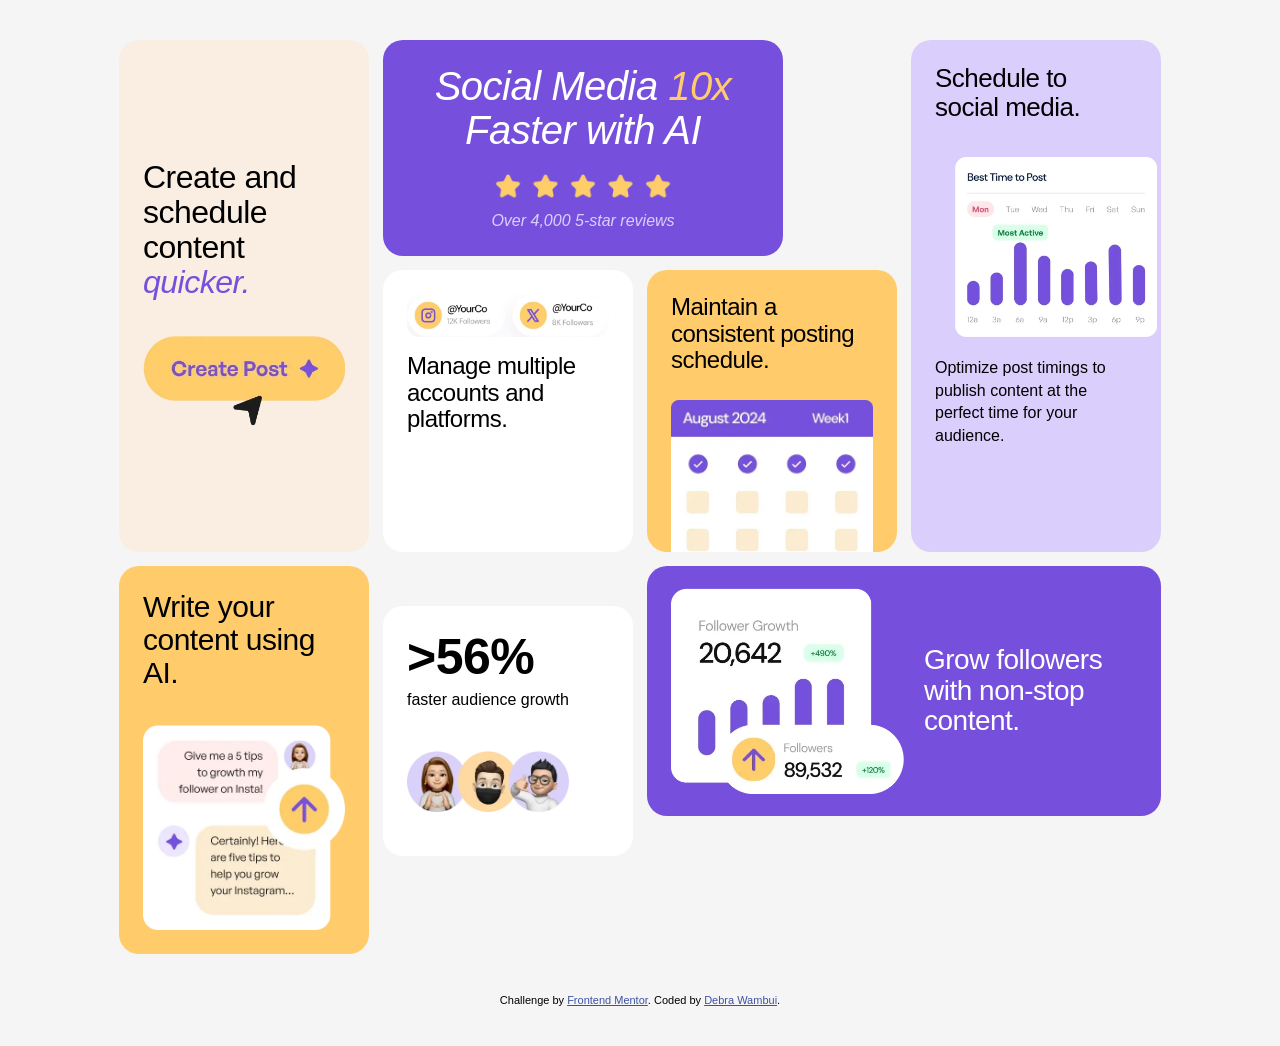
==== index.html @ 5f0371d8 "reworking things out for deployment of vercel" ====
<!DOCTYPE html>
<html lang="en">
<head>
  <meta charset="UTF-8">
  <meta name="viewport" content="width=device-width, initial-scale=1.0">
  <title>Frontend Mentor | Bento grid</title>
  <link rel="stylesheet" href="styles.css">
  <link rel="icon" type="image/png" sizes="32x32" href="./assets/images/favicon-32x32.png">
</head>
<body>

<main class="container">
  

  <div class="card post">
    <h2>Create and schedule content <span class="italic">quicker.</span></h2>
    <img src="./assets/images/illustration-create-post.webp" alt="Create Post Illustration">
  </div>

  <div class="card ai">
    <h2>Write your content using AI.</h2>
    <img src="./assets/images/illustration-ai-content.webp" alt="AI Content Illustration">
  </div>


  <div class="card reviews">
    <h2>Social Media <span class="italic">10x</span><br> Faster with AI</h2>
    <img src="./assets/images/illustration-five-stars.webp" alt="Five Stars Illustration">
    <p>Over 4,000 5-star reviews</p>
  </div>

  <div class="card platforms">
    <img src="./assets/images/illustration-multiple-platforms.webp" alt="Multiple Platforms Illustration">
    <h2>Manage multiple accounts and platforms.</h2>
  </div>

  <div class="card schedule">
    <h2>Maintain a consistent posting schedule.</h2>
    <img src="./assets/images/illustration-consistent-schedule.webp" alt="Schedule Illustration">
  </div>

  <div class="card audience">
    <h2>>56%</h2>
    <p>faster audience growth</p>
    <img src="./assets/images/illustration-audience-growth.webp" alt="Audience Growth Illustration">
  </div>

  <div class="card growth">
    <img src="./assets/images/illustration-grow-followers.webp" alt="Growth Illustration">
    <h2>Grow followers with non-stop content.</h2>
  </div>
  <div class="card content">
    <h2>Schedule to social media.</h2>
    <img src="./assets/images/illustration-schedule-posts.webp" alt="Content Illustration">
    <p>Optimize post timings to publish content at the perfect time for your audience.</p>
  </div>

</main>

<footer class="attribution">
  Challenge by <a href="https://www.frontendmentor.io?ref=challenge">Frontend Mentor</a>. 
  Coded by <a href="#">Debra Wambui</a>.
</footer>

</body>
</html>
---- styles.css ----
@font-face {
  font-family: "DM Sans";
  src: url("./DMSans-Regular.ttf") format("truetype");
  font-weight: 400;
  font-style: normal;
  font-display: swap;
}

@font-face {
  font-family: "DM Sans";
  src: url("./DMSans-Medium.ttf") format("truetype");
  font-weight: 500;
  font-style: normal;
  font-display: swap;
}

@font-face {
  font-family: "DM Sans";
  src: url("./DMSans-MediumItalic.ttf") format("truetype");
  font-weight: 500;
  font-style: italic;
  font-display: swap;
}

:root {
  --purple: hsl(256, 67%, 59%);
  --light-purple: hsl(254, 88%, 90%);
  --yellow: hsl(39, 100%, 71%);
  --light-yellow: hsl(31, 66%, 93%);
  --white: hsl(0, 0%, 100%);
  --bg-color: hsl(0, 0%, 96%);
  --text-dark: hsl(0, 0%, 7%);
  --text-light: hsl(0, 0%, 100%);
}

body {
  font-family: 'DM Sans', sans-serif;
  font-size: 18px; 
  font-weight: 400; 
  font-style: normal, italic;
  font-display: swap;
  background-color: var(--bg-color);
  color: var(--black);
  margin: 0;
  padding: 40px 16px; 
  display: flex;
  flex-direction: column;
  align-items: center;
  min-height: 100vh;
}

.container {
  display: grid;
  grid-template-columns: repeat(4, 250px);
  grid-template-rows: auto auto auto;
  gap: 14px;
  max-width: 1100px;
}

.card {
  border-radius: 20px;
  padding: 24px;
  box-sizing: border-box;
  display: flex;
  flex-direction: column;
  overflow: hidden;
}

.card img {
  max-width: 100%;
  height: auto;
  display: block;
}

h2 {
     margin: 0 0 16px 0; 
     font-size: 26px; 
     font-weight: 500; 
     line-height: 1.1; 
     letter-spacing: -0.5px; 
    }

p { 
    margin: 0; 
    font-size: 16px;
     line-height: 1.4; 
    }

.post { 
  grid-column: 1;
   grid-row: 1 / 3; 
  background-color: var(--light-yellow); 
  align-items: flex-start; justify-content: center;
}
.post h2 { 
    font-size: 32px;
 }
.post .italic { 
    font-style: italic;
     color: var(--purple); 
    }
.post img {
     margin-top: 20px;
     }

.reviews { 
  grid-column: 2 / 4; 
  grid-row: 1; 
  background-color: var(--purple); 
  color: var(--text-light);
  align-items: center; 
  justify-content: center; 
  text-align: center;
   font-style:  italic;
  font-display: swap;
  font-weight: 500;
  width:400px;
}
.reviews h2 { 
    font-size: 40px; 
    margin-bottom: 20px;
 }
.reviews img { 
    width: 180px; 
    margin-bottom: 8px; 
}
.reviews p {
     color: var(--light-purple); 
    }
.reviews .italic { 
    font-style: italic; 
    color: var(--yellow); 
    }

.content { 
  grid-column: 4; 
  grid-row: 1 / 3; 
  background-color: var(--light-purple); 
  padding-bottom: 0;
}
.content img { 
    margin: 20px 0; 
    width: 120%; 
    margin-left: 10%; 
} 

.platforms { 
  grid-column: 2; 
  grid-row: 2; 
  background-color: var(--white); 
}
.platforms img { 
    margin-bottom: 16px; 
    border-radius: 12px; 
}
.platforms h2 { 
    font-size: 24px;
 }

.schedule { 
  grid-column: 3; grid-row: 2; 
  background-color: var(--yellow); 
  padding-bottom: 0;
}
.schedule h2 { 
    font-size: 24px;
 }
.schedule img { 
    margin-top: 10px;
     width: 120%;
     }

.ai { 
  grid-column: 1;
   grid-row: 3; 
  background-color: var(--yellow); 
}
.ai h2 {
     font-size: 30px; 
    }
.ai img { 
    margin-top: 20px; 
}

.audience { 
  grid-column: 2; 
  grid-row: 3; 
  background-color: var(--white); 
  height: 250px;
   margin-top: 40px; 
}
.audience h2 {
     font-size: 50px; 
     margin-bottom: 4px; 
     font-weight: 700; 
    }
.audience img { 
    margin-top: 40px; 
    width: 80%; 
}

.growth { 
  grid-column: 3 / 5; grid-row: 3; 
  background-color: var(--purple); 
  color: var(--text-light);
  flex-direction: row; 
  align-items: center; 
  gap: 20px;
  height: 250px;
}
.growth h2 {
     font-size: 28px;
      margin: 0; 
    }
.growth img {
     width: 50%; 
    }

.attribution {
     margin-top: 40px;
  font-size:  0.6875rem;
  text-align: center;
}
    .attribution a { 
        color: hsl(228, 45%, 44%); 
    }
@media (max-width: 375px){

}
@media (min-width:1440px) {

}
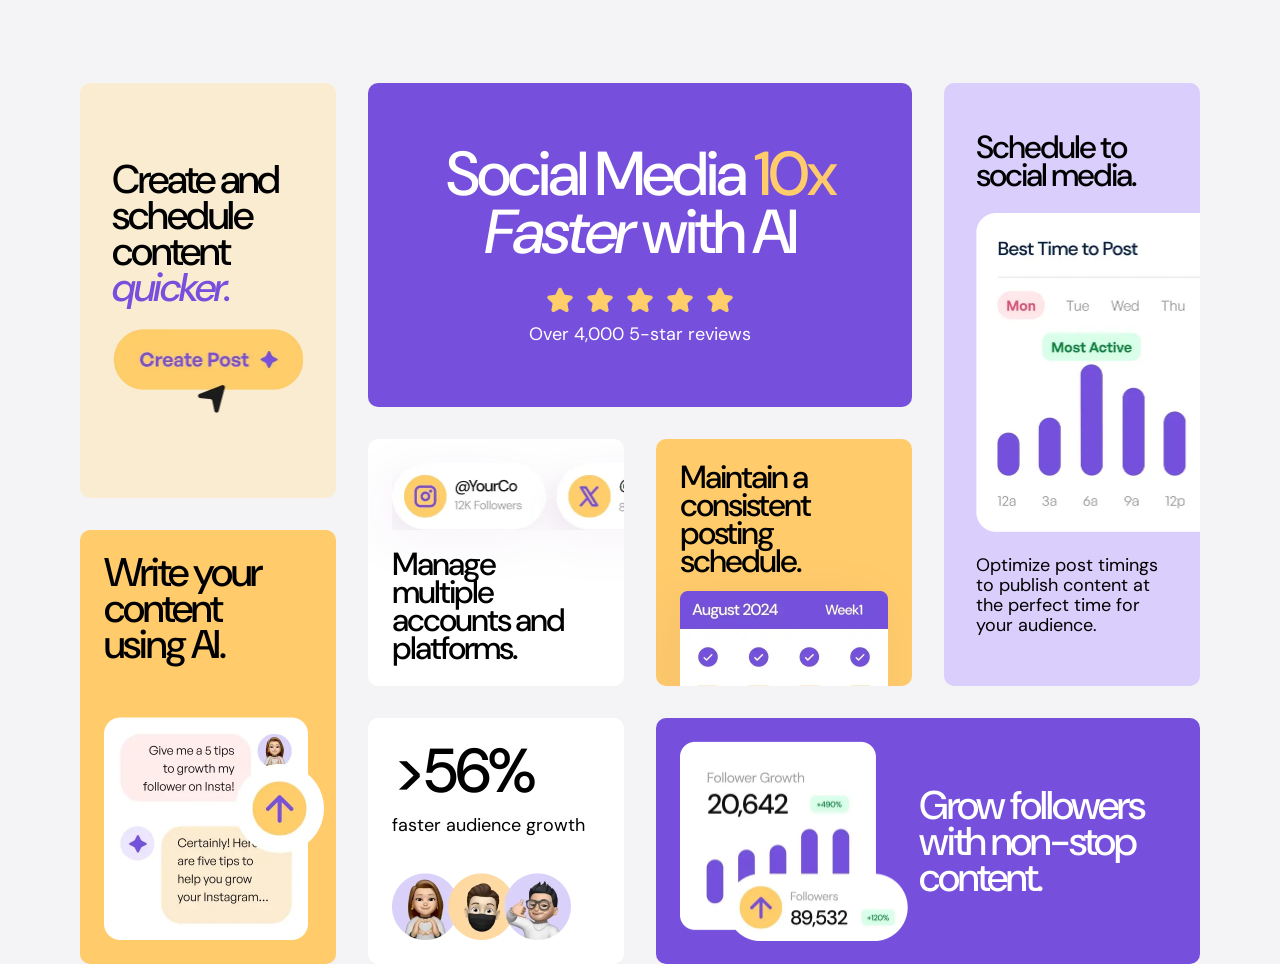
==== commit 1cf461fc: "making it easily accessible for vercel to deploy" ====
--- a/index.html
+++ b/index.html
@@ -1,66 +1,93 @@
 <!DOCTYPE html>
 <html lang="en">
+
 <head>
-  <meta charset="UTF-8">
-  <meta name="viewport" content="width=device-width, initial-scale=1.0">
-  <title>Frontend Mentor | Bento grid</title>
-  <link rel="stylesheet" href="styles.css">
-  <link rel="icon" type="image/png" sizes="32x32" href="./assets/images/favicon-32x32.png">
+    <meta charset="UTF-8" />
+    <meta name="viewport" content="width=device-width, initial-scale=1.0" />
+    <title>Frontend Mentor |Bento Grid</title>
+<link rel="icon" type="image/png" sizes="32x32" href="./assets/images/favicon-32x32.png">
+    <link rel="preconnect" href="https://fonts.googleapis.com" />
+    <link rel="preconnect" href="https://fonts.gstatic.com" crossorigin />
+    <link
+        href="https://fonts.googleapis.com/css2?family=DM+Sans:ital,opsz,wght@0,9..40,100..1000;1,9..40,100..1000&family=Hanken+Grotesk:ital,wght@0,100..900;1,100..900&family=Inter:ital,opsz,wght@0,14..32,100..900;1,14..32,100..900&family=Outfit:wght@100..900&family=Rubik:ital,wght@0,300..900;1,300..900&display=swap"
+        rel="stylesheet" />
+    <link rel="stylesheet" href="styles.css" />
 </head>
+
 <body>
+    <section class="main-grid">
+        <div class="left-grid">
+            <div class="grid-item content-schedule">
+                <p class="text-preset-2">
+                    Create and schedule content <em class="text-purple">quicker.</em>
+                </p>
 
-<main class="container">
-  
+                <img src="./assets/images/illustration-create-post.webp" alt="Create Post Illustration" draggable="false" />
+            </div>
 
-  <div class="card post">
-    <h2>Create and schedule content <span class="italic">quicker.</span></h2>
-    <img src="./assets/images/illustration-create-post.webp" alt="Create Post Illustration">
-  </div>
+            <div class="grid-item content-ai">
+                <p class="text-preset-2">
+                    Write your content<br />
+                    using AI.
+                </p>
 
-  <div class="card ai">
-    <h2>Write your content using AI.</h2>
-    <img src="./assets/images/illustration-ai-content.webp" alt="AI Content Illustration">
-  </div>
+                <img src="./assets/images/illustration-ai-content.webp" alt="AI Content Illustration" draggable="false" />
+            </div>
+        </div>
 
+        <div class="grid-item content-reviews">
+            <h1 class="text-preset-1">
+                Social Media <span class="text-yellow">10x</span> <em>Faster</em> with
+                AI
+            </h1>
 
-  <div class="card reviews">
-    <h2>Social Media <span class="italic">10x</span><br> Faster with AI</h2>
-    <img src="./assets/images/illustration-five-stars.webp" alt="Five Stars Illustration">
-    <p>Over 4,000 5-star reviews</p>
-  </div>
+            <div class="reviews-number">
+                <img src="./assets/images/illustration-five-stars.webp" alt="Five Stars Illustration" draggable="false" />
+                <p class="text-preset-4">Over 4,000 5-star reviews</p>
+            </div>
+        </div>
 
-  <div class="card platforms">
-    <img src="./assets/images/illustration-multiple-platforms.webp" alt="Multiple Platforms Illustration">
-    <h2>Manage multiple accounts and platforms.</h2>
-  </div>
+        <div class="grid-item content-optimise">
+            <p class="text-preset-3">Schedule to social media.</p>
 
-  <div class="card schedule">
-    <h2>Maintain a consistent posting schedule.</h2>
-    <img src="./assets/images/illustration-consistent-schedule.webp" alt="Schedule Illustration">
-  </div>
+            <img src="./assets/images/illustration-schedule-posts.webp" alt="Schedule Posts Illustration" draggable="false" />
 
-  <div class="card audience">
-    <h2>>56%</h2>
-    <p>faster audience growth</p>
-    <img src="./assets/images/illustration-audience-growth.webp" alt="Audience Growth Illustration">
-  </div>
+            <p class="text-preset-4">
+                Optimize post timings to publish content at the perfect time for your
+                audience.
+            </p>
+        </div>
 
-  <div class="card growth">
-    <img src="./assets/images/illustration-grow-followers.webp" alt="Growth Illustration">
-    <h2>Grow followers with non-stop content.</h2>
-  </div>
-  <div class="card content">
-    <h2>Schedule to social media.</h2>
-    <img src="./assets/images/illustration-schedule-posts.webp" alt="Content Illustration">
-    <p>Optimize post timings to publish content at the perfect time for your audience.</p>
-  </div>
+        <div class="grid-item content-accounts">
+            <img src="./assets/images/illustration-multiple-platforms.webp" alt="Multiple Platforms Illustration" draggable="false" />
 
-</main>
+            <p class="text-preset-3">
+                Manage<br />
+                multiple accounts and platforms.
+            </p>
+        </div>
 
-<footer class="attribution">
-  Challenge by <a href="https://www.frontendmentor.io?ref=challenge">Frontend Mentor</a>. 
-  Coded by <a href="#">Debra Wambui</a>.
-</footer>
+        <div class="grid-item content-calendar">
+            <p class="text-preset-3">Maintain a consistent posting schedule.</p>
 
+            <img src="./assets/images/illustration-consistent-schedule.webp" alt="Consistent Schedule Illustration" draggable="false" />
+        </div>
+
+        <div class="grid-item content-growth">
+            <div class="growth-title">
+                <p class="text-preset-1">>56%</p>
+                <p class="text-preset-4">faster audience growth</p>
+            </div>
+
+            <img src="./assets/images/illustration-audience-growth.webp" alt="Audience Growth Illustration" draggable="false" />
+        </div>
+
+        <div class="grid-item content-chart">
+            <img src="./assets/images/illustration-grow-followers.webp" alt="Grow Followers Illustration" draggable="false" />
+
+            <p class="text-preset-2">Grow followers with non-stop content.</p>
+        </div>
+    </section>
 </body>
+
 </html>
--- a/styles.css
+++ b/styles.css
@@ -1,232 +1,424 @@
-@font-face {
-  font-family: "DM Sans";
-  src: url("./DMSans-Regular.ttf") format("truetype");
+* {
+  margin: 0;
+  padding: 0;
+  box-sizing: border-box;
+}
+
+:root {
+  --color-purple-100: hsl(254, 88%, 90%);
+  --color-purple-500: hsl(256, 67%, 59%);
+  --color-yellow-100: hsl(40, 80%, 90%);
+  --color-yellow-500: hsl(39, 100%, 71%);
+  --color-background: hsl(240, 10%, 96%);
+  --color-white: hsl(0, 0%, 100%)   ;
+  --color-black: #121212;
+
+  --spacing-500: 40px;
+  --spacing-400: 32px;
+  --spacing-300: 24px;
+  --spacing-200: 16px;
+  --spacing-100: 8px;
+}
+
+
+.text-purple {
+  color: var(--color-purple-500);
+}
+
+.text-yellow {
+  color: var(--color-yellow-500);
+}
+
+.text-preset-1 {
+  font-size: 3.875rem;
+  line-height: 0.935;
+  letter-spacing: -3px;
+  font-weight: 500;
+}
+
+.text-preset-2 {
+  font-size: 2.5rem;
+  line-height: 0.9;
+  letter-spacing: -2px;
+  font-weight: 500;
+}
+
+.text-preset-3 {
+  font-size: 2rem;
+  line-height: 0.875;
+  letter-spacing: -2px;
+  font-weight: 500;
+}
+
+.text-preset-4 {
+  font-size: 1.125rem;
+  line-height: 1.11;
+  letter-spacing: 0px;
   font-weight: 400;
-  font-style: normal;
-  font-display: swap;
-}
-
-@font-face {
-  font-family: "DM Sans";
-  src: url("./DMSans-Medium.ttf") format("truetype");
-  font-weight: 500;
-  font-style: normal;
-  font-display: swap;
-}
-
-@font-face {
-  font-family: "DM Sans";
-  src: url("./DMSans-MediumItalic.ttf") format("truetype");
-  font-weight: 500;
-  font-style: italic;
-  font-display: swap;
-}
-
-:root {
-  --purple: hsl(256, 67%, 59%);
-  --light-purple: hsl(254, 88%, 90%);
-  --yellow: hsl(39, 100%, 71%);
-  --light-yellow: hsl(31, 66%, 93%);
-  --white: hsl(0, 0%, 100%);
-  --bg-color: hsl(0, 0%, 96%);
-  --text-dark: hsl(0, 0%, 7%);
-  --text-light: hsl(0, 0%, 100%);
-}
+}
+
+
 
 body {
-  font-family: 'DM Sans', sans-serif;
-  font-size: 18px; 
-  font-weight: 400; 
-  font-style: normal, italic;
-  font-display: swap;
-  background-color: var(--bg-color);
-  color: var(--black);
-  margin: 0;
-  padding: 40px 16px; 
-  display: flex;
-  flex-direction: column;
+  font-family: "DM Sans", sans-serif;
+  background-color: var(--color-background);
+  display: flex;
+  min-height: 100vh;
+  justify-content: center;
+}
+
+.main-grid {
+  height: 881px;
+  gap: var(--spacing-400);
+  display: grid;
+  grid-template-areas:
+    "left-grid content-reviews content-reviews content-optimise"
+    "left-grid content-accounts content-calendar content-optimise"
+    "left-grid content-growth content-chart content-chart";
+  grid-template-columns: repeat(4, 1fr);
+  grid-template-rows: 1fr 247px 246px;
+  max-width: 1120px;
+  width: 100%;
+  margin-top: 83px;
+  margin-inline: var(--spacing-400);
+  gap: var(--spacing-400);
+}
+
+.grid-item {
+  border-radius: 10px;
+  overflow: hidden;
+  transition: all 300ms;
+}
+
+.grid-item:hover {
+  transform: translate(0, -5px);
+  box-shadow: 0 12px 24px 0 lch(19.87% 0 296.81 / 0.05);
+}
+
+.left-grid {
+  grid-area: left-grid;
+  display: grid;
+  grid-template-columns: 1fr;
+  grid-template-rows: auto 1fr;
+  gap: var(--spacing-400);
+}
+
+.content-schedule {
+  padding: var(--spacing-400);
+  display: flex;
+  flex-direction: column;
+  justify-content: center;
   align-items: center;
-  min-height: 100vh;
-}
-
-.container {
-  display: grid;
-  grid-template-columns: repeat(4, 250px);
-  grid-template-rows: auto auto auto;
-  gap: 14px;
-  max-width: 1100px;
-}
-
-.card {
-  border-radius: 20px;
-  padding: 24px;
-  box-sizing: border-box;
-  display: flex;
-  flex-direction: column;
-  overflow: hidden;
-}
-
-.card img {
-  max-width: 100%;
+  gap: var(--spacing-300);
+
+  height: 415px;
+
+  background-color: var(--color-yellow-100);
+}
+
+.content-ai {
+  display: flex;
+  flex-direction: column;
+  justify-content: space-between;
+
+  height: 100%;
+
+  padding: var(--spacing-300);
+
+  background-color: var(--color-yellow-500);
+}
+
+.content-reviews {
+  grid-area: content-reviews;
+  padding: var(--spacing-400);
+  display: flex;
+  flex-direction: column;
+  justify-content: center;
+  align-items: center;
+  text-align: center;
+  gap: var(--spacing-300);
+
+  background-color: var(--color-purple-500);
+  color: var(--color-white);
+}
+
+.reviews-number {
+  display: flex;
+  flex-direction: column;
+  align-items: center;
+  gap: var(--spacing-100);
+}
+
+.content-optimise {
+  grid-area: content-optimise;
+  display: flex;
+  flex-direction: column;
+  justify-content: center;
+  gap: var(--spacing-300);
+
+  padding: var(--spacing-400);
+
+  background-color: var(--color-purple-100);
+}
+
+.content-accounts {
+  grid-area: content-accounts;
+  display: flex;
+  flex-direction: column;
+  justify-content: space-between;
+
+  padding: var(--spacing-300);
+
+  background-color: var(--color-white);
+}
+
+.content-calendar {
+  grid-area: content-calendar;
+  display: flex;
+  flex-direction: column;
+  justify-content: space-between;
+  gap: var(--spacing-200);
+
+  padding: var(--spacing-300) var(--spacing-300) 0 var(--spacing-300);
+
+  background-color: var(--color-yellow-500);
+}
+
+.content-growth {
+  grid-area: content-growth;
+  padding: var(--spacing-300);
+
+  display: flex;
+  flex-direction: column;
+  justify-content: space-between;
+
+  background-color: var(--color-white);
+}
+
+.growth-title {
+  display: flex;
+  flex-direction: column;
+  gap: var(--spacing-200);
+}
+
+.content-chart {
+  grid-area: content-chart;
+  display: flex;
+  justify-content: space-between;
+  align-items: center;
+  gap: var(--spacing-100);
+
+  padding: var(--spacing-300);
+
+  background-color: var(--color-purple-500);
+  color: var(--color-white);
+}
+
+.content-chart p {
+  max-width: 257px;
+}
+
+
+.content-schedule img {
+  width: 100%;
+  max-width: 190.47px;
+}
+
+.content-ai img {
+  width: 219.95px;
+  max-width: calc(100% + var(--spacing-300));
+  margin-right: calc(-1 * var(--spacing-300));
+}
+
+.content-reviews img {
+  max-height: 32px;
+}
+
+.content-optimise img {
+  margin-right: calc(-1 * var(--spacing-400));
+  width: 357.3px;
+}
+
+.content-accounts img {
+  width: 316.08px;
   height: auto;
-  display: block;
-}
-
-h2 {
-     margin: 0 0 16px 0; 
-     font-size: 26px; 
-     font-weight: 500; 
-     line-height: 1.1; 
-     letter-spacing: -0.5px; 
-    }
-
-p { 
-    margin: 0; 
-    font-size: 16px;
-     line-height: 1.4; 
-    }
-
-.post { 
-  grid-column: 1;
-   grid-row: 1 / 3; 
-  background-color: var(--light-yellow); 
-  align-items: flex-start; justify-content: center;
-}
-.post h2 { 
-    font-size: 32px;
- }
-.post .italic { 
-    font-style: italic;
-     color: var(--purple); 
-    }
-.post img {
-     margin-top: 20px;
-     }
-
-.reviews { 
-  grid-column: 2 / 4; 
-  grid-row: 1; 
-  background-color: var(--purple); 
-  color: var(--text-light);
-  align-items: center; 
-  justify-content: center; 
-  text-align: center;
-   font-style:  italic;
-  font-display: swap;
-  font-weight: 500;
-  width:400px;
-}
-.reviews h2 { 
-    font-size: 40px; 
-    margin-bottom: 20px;
- }
-.reviews img { 
-    width: 180px; 
-    margin-bottom: 8px; 
-}
-.reviews p {
-     color: var(--light-purple); 
-    }
-.reviews .italic { 
-    font-style: italic; 
-    color: var(--yellow); 
-    }
-
-.content { 
-  grid-column: 4; 
-  grid-row: 1 / 3; 
-  background-color: var(--light-purple); 
-  padding-bottom: 0;
-}
-.content img { 
-    margin: 20px 0; 
-    width: 120%; 
-    margin-left: 10%; 
-} 
-
-.platforms { 
-  grid-column: 2; 
-  grid-row: 2; 
-  background-color: var(--white); 
-}
-.platforms img { 
-    margin-bottom: 16px; 
-    border-radius: 12px; 
-}
-.platforms h2 { 
-    font-size: 24px;
- }
-
-.schedule { 
-  grid-column: 3; grid-row: 2; 
-  background-color: var(--yellow); 
-  padding-bottom: 0;
-}
-.schedule h2 { 
-    font-size: 24px;
- }
-.schedule img { 
-    margin-top: 10px;
-     width: 120%;
-     }
-
-.ai { 
-  grid-column: 1;
-   grid-row: 3; 
-  background-color: var(--yellow); 
-}
-.ai h2 {
-     font-size: 30px; 
-    }
-.ai img { 
-    margin-top: 20px; 
-}
-
-.audience { 
-  grid-column: 2; 
-  grid-row: 3; 
-  background-color: var(--white); 
-  height: 250px;
-   margin-top: 40px; 
-}
-.audience h2 {
-     font-size: 50px; 
-     margin-bottom: 4px; 
-     font-weight: 700; 
-    }
-.audience img { 
-    margin-top: 40px; 
-    width: 80%; 
-}
-
-.growth { 
-  grid-column: 3 / 5; grid-row: 3; 
-  background-color: var(--purple); 
-  color: var(--text-light);
-  flex-direction: row; 
-  align-items: center; 
-  gap: 20px;
-  height: 250px;
-}
-.growth h2 {
-     font-size: 28px;
-      margin: 0; 
-    }
-.growth img {
-     width: 50%; 
-    }
-
-.attribution {
-     margin-top: 40px;
-  font-size:  0.6875rem;
-  text-align: center;
-}
-    .attribution a { 
-        color: hsl(228, 45%, 44%); 
-    }
-@media (max-width: 375px){
-
-}
-@media (min-width:1440px) {
-
+  margin-right: calc(-1 * var(--spacing-300));
+  filter: drop-shadow(-9.78px 11.74px 24.45px rgba(99, 26, 123, 0.05));
+}
+
+.content-calendar img {
+  max-width: 208px;
+  filter: drop-shadow(-9.78px 11.74px 24.45px rgba(99, 26, 123, 0.05));
+}
+
+.content-growth img {
+  max-width: 178.93px;
+}
+
+.content-chart img {
+  width: 100%;
+  max-width: 227.68px;
+}
+
+
+@media (width <= 888px) {
+  .main-grid {
+    grid-template-areas:
+      "content-reviews content-reviews"
+      "content-accounts content-calendar"
+      "content-optimise content-optimise"
+      "content-chart content-chart"
+      "content-growth content-growth"
+      "left-grid left-grid";
+    grid-template-columns: repeat(2, 1fr);
+    grid-template-rows: repeat(6, auto);
+    margin: 52px var(--spacing-500);
+    height: auto;
+  }
+
+  .left-grid {
+    grid-template-columns: repeat(2, 1fr);
+    grid-template-rows: auto;
+  }
+
+  .content-schedule {
+    align-items: start;
+    height: auto;
+  }
+
+  .content-ai {
+    gap: var(--spacing-300);
+  }
+
+  .content-ai p br,
+  .content-accounts p br {
+    display: none;
+  }
+
+  .content-reviews {
+    min-height: 324px;
+  }
+
+  .content-reviews h1 {
+    max-width: 536px;
+  }
+
+  .content-accounts {
+    gap: var(--spacing-200);
+  }
+
+  .content-accounts p {
+    max-width: 208px;
+  }
+
+  .content-optimise {
+    align-items: center;
+    text-align: center;
+  }
+
+  .content-optimise p {
+    max-width: 359px;
+  }
+
+  .content-chart {
+    gap: var(--spacing-500);
+    justify-content: center;
+  }
+
+  .content-growth {
+    flex-direction: row;
+    gap: var(--spacing-200);
+  }
+
+  .content-growth img {
+    width: auto;
+  }
+
+  .content-optimise img {
+    max-width: 357.3px;
+    width: 100%;
+    margin: 0;
+  }
+
+  .content-ai img {
+    margin: 0;
+    max-width: 100%;
+  }
+}
+
+@media (width <= 524px) {
+  .main-grid {
+    grid-template-areas:
+      "content-reviews"
+      "content-accounts"
+      "content-calendar"
+      "content-optimise"
+      "content-chart"
+      "content-growth"
+      "left-grid";
+    grid-template-columns: 1fr;
+    grid-template-rows: repeat(7, auto);
+    margin: var(--spacing-400) var(--spacing-200);
+  }
+
+  .left-grid {
+    grid-template-columns: 1fr;
+    grid-template-rows: auto;
+  }
+
+  .content-reviews {
+    padding: var(--spacing-400) var(--spacing-500);
+  }
+
+  .content-calendar {
+    gap: var(--spacing-200);
+  }
+
+  .content-accounts {
+    gap: var(--spacing-200);
+  }
+
+  .content-accounts p {
+    max-width: 100%;
+  }
+
+  .content-accounts img {
+    width: 100%;
+    height: auto;
+    filter: drop-shadow(-9.78px 11.74px 24.45px rgba(99, 26, 123, 0.05));
+  }
+
+  .content-chart {
+    gap: var(--spacing-500);
+    flex-direction: column;
+    text-align: center;
+  }
+
+  .content-growth {
+    gap: var(--spacing-300);
+    flex-direction: column;
+  }
+
+  .content-optimise img {
+    width: 100%;
+    margin: 0;
+  }
+
+  .content-ai p br,
+  .content-accounts p br {
+    display: none;
+  }
+
+  
+  .text-preset-1 {
+    font-size: 2.875rem;
+  }
+
+  .text-preset-2 {
+    font-size: 2rem;
+  }
+
+  .text-preset-3 {
+    font-size: 1.625rem;
+  }
 }
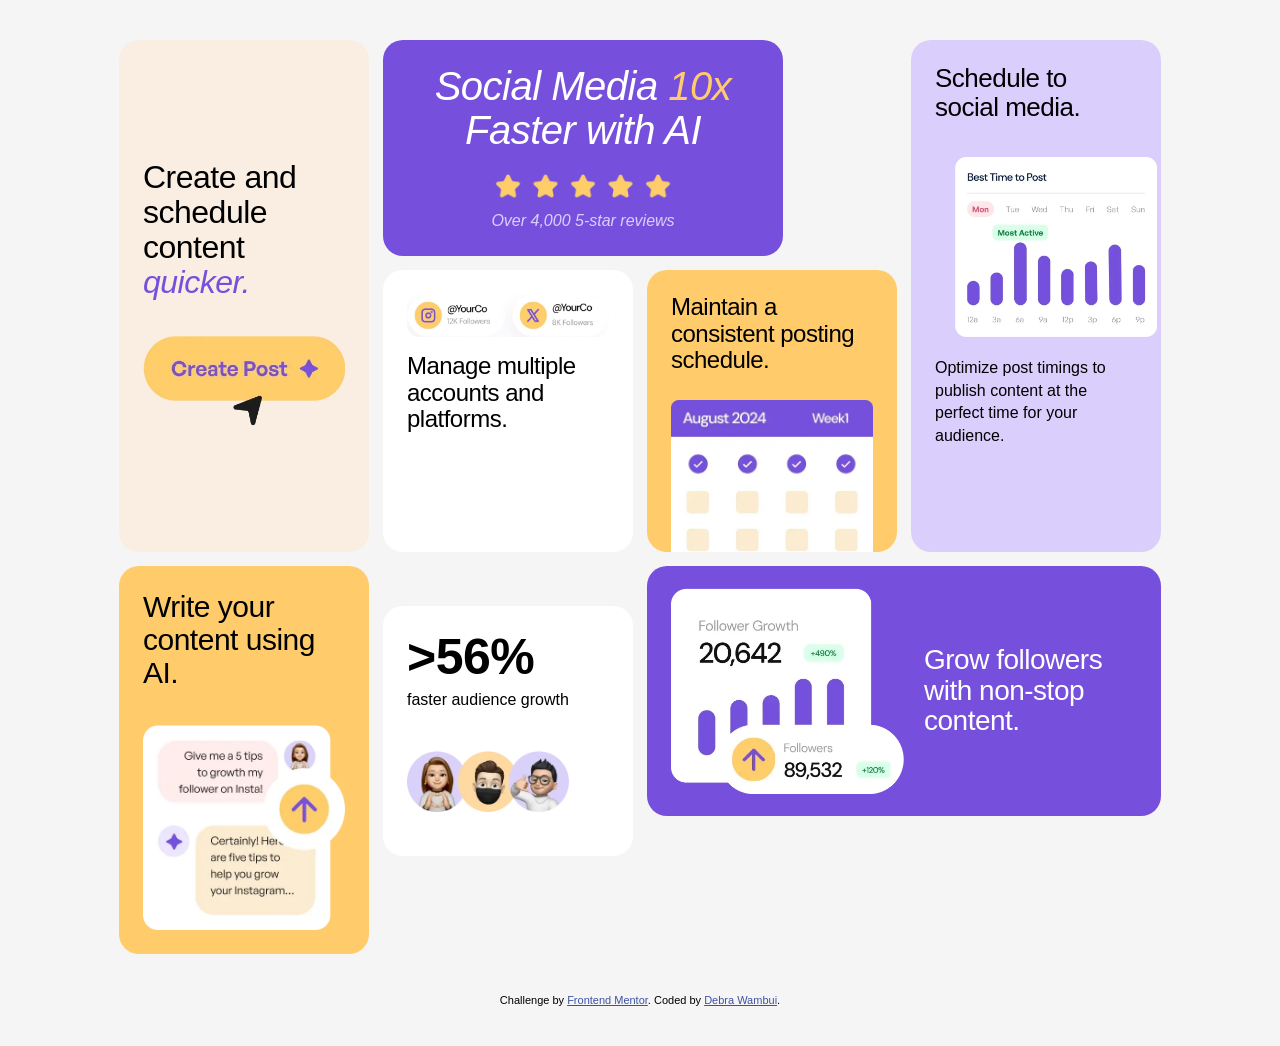
==== commit 50c3fb9c: "pulling the code from remote master to update the folder structure" ====
--- a/index.html
+++ b/index.html
@@ -1,93 +1,66 @@
 <!DOCTYPE html>
 <html lang="en">
+<head>
+  <meta charset="UTF-8">
+  <meta name="viewport" content="width=device-width, initial-scale=1.0">
+  <title>Frontend Mentor | Bento grid</title>
+  <link rel="stylesheet" href="styles.css">
+  <link rel="icon" type="image/png" sizes="32x32" href="./assets/images/favicon-32x32.png">
+</head>
+<body>
 
-<head>
-    <meta charset="UTF-8" />
-    <meta name="viewport" content="width=device-width, initial-scale=1.0" />
-    <title>Frontend Mentor |Bento Grid</title>
-<link rel="icon" type="image/png" sizes="32x32" href="./assets/images/favicon-32x32.png">
-    <link rel="preconnect" href="https://fonts.googleapis.com" />
-    <link rel="preconnect" href="https://fonts.gstatic.com" crossorigin />
-    <link
-        href="https://fonts.googleapis.com/css2?family=DM+Sans:ital,opsz,wght@0,9..40,100..1000;1,9..40,100..1000&family=Hanken+Grotesk:ital,wght@0,100..900;1,100..900&family=Inter:ital,opsz,wght@0,14..32,100..900;1,14..32,100..900&family=Outfit:wght@100..900&family=Rubik:ital,wght@0,300..900;1,300..900&display=swap"
-        rel="stylesheet" />
-    <link rel="stylesheet" href="styles.css" />
-</head>
+<main class="container">
+  
 
-<body>
-    <section class="main-grid">
-        <div class="left-grid">
-            <div class="grid-item content-schedule">
-                <p class="text-preset-2">
-                    Create and schedule content <em class="text-purple">quicker.</em>
-                </p>
+  <div class="card post">
+    <h2>Create and schedule content <span class="italic">quicker.</span></h2>
+    <img src="./assets/images/illustration-create-post.webp" alt="Create Post Illustration">
+  </div>
 
-                <img src="./assets/images/illustration-create-post.webp" alt="Create Post Illustration" draggable="false" />
-            </div>
+  <div class="card ai">
+    <h2>Write your content using AI.</h2>
+    <img src="./assets/images/illustration-ai-content.webp" alt="AI Content Illustration">
+  </div>
 
-            <div class="grid-item content-ai">
-                <p class="text-preset-2">
-                    Write your content<br />
-                    using AI.
-                </p>
 
-                <img src="./assets/images/illustration-ai-content.webp" alt="AI Content Illustration" draggable="false" />
-            </div>
-        </div>
+  <div class="card reviews">
+    <h2>Social Media <span class="italic">10x</span><br> Faster with AI</h2>
+    <img src="./assets/images/illustration-five-stars.webp" alt="Five Stars Illustration">
+    <p>Over 4,000 5-star reviews</p>
+  </div>
 
-        <div class="grid-item content-reviews">
-            <h1 class="text-preset-1">
-                Social Media <span class="text-yellow">10x</span> <em>Faster</em> with
-                AI
-            </h1>
+  <div class="card platforms">
+    <img src="./assets/images/illustration-multiple-platforms.webp" alt="Multiple Platforms Illustration">
+    <h2>Manage multiple accounts and platforms.</h2>
+  </div>
 
-            <div class="reviews-number">
-                <img src="./assets/images/illustration-five-stars.webp" alt="Five Stars Illustration" draggable="false" />
-                <p class="text-preset-4">Over 4,000 5-star reviews</p>
-            </div>
-        </div>
+  <div class="card schedule">
+    <h2>Maintain a consistent posting schedule.</h2>
+    <img src="./assets/images/illustration-consistent-schedule.webp" alt="Schedule Illustration">
+  </div>
 
-        <div class="grid-item content-optimise">
-            <p class="text-preset-3">Schedule to social media.</p>
+  <div class="card audience">
+    <h2>>56%</h2>
+    <p>faster audience growth</p>
+    <img src="./assets/images/illustration-audience-growth.webp" alt="Audience Growth Illustration">
+  </div>
 
-            <img src="./assets/images/illustration-schedule-posts.webp" alt="Schedule Posts Illustration" draggable="false" />
+  <div class="card growth">
+    <img src="./assets/images/illustration-grow-followers.webp" alt="Growth Illustration">
+    <h2>Grow followers with non-stop content.</h2>
+  </div>
+  <div class="card content">
+    <h2>Schedule to social media.</h2>
+    <img src="./assets/images/illustration-schedule-posts.webp" alt="Content Illustration">
+    <p>Optimize post timings to publish content at the perfect time for your audience.</p>
+  </div>
 
-            <p class="text-preset-4">
-                Optimize post timings to publish content at the perfect time for your
-                audience.
-            </p>
-        </div>
+</main>
 
-        <div class="grid-item content-accounts">
-            <img src="./assets/images/illustration-multiple-platforms.webp" alt="Multiple Platforms Illustration" draggable="false" />
+<footer class="attribution">
+  Challenge by <a href="https://www.frontendmentor.io?ref=challenge">Frontend Mentor</a>. 
+  Coded by <a href="#">Debra Wambui</a>.
+</footer>
 
-            <p class="text-preset-3">
-                Manage<br />
-                multiple accounts and platforms.
-            </p>
-        </div>
-
-        <div class="grid-item content-calendar">
-            <p class="text-preset-3">Maintain a consistent posting schedule.</p>
-
-            <img src="./assets/images/illustration-consistent-schedule.webp" alt="Consistent Schedule Illustration" draggable="false" />
-        </div>
-
-        <div class="grid-item content-growth">
-            <div class="growth-title">
-                <p class="text-preset-1">>56%</p>
-                <p class="text-preset-4">faster audience growth</p>
-            </div>
-
-            <img src="./assets/images/illustration-audience-growth.webp" alt="Audience Growth Illustration" draggable="false" />
-        </div>
-
-        <div class="grid-item content-chart">
-            <img src="./assets/images/illustration-grow-followers.webp" alt="Grow Followers Illustration" draggable="false" />
-
-            <p class="text-preset-2">Grow followers with non-stop content.</p>
-        </div>
-    </section>
 </body>
-
 </html>
--- a/styles.css
+++ b/styles.css
@@ -1,424 +1,208 @@
-* {
+:root {
+  --purple: hsl(256, 67%, 59%);
+  --light-purple: hsl(254, 88%, 90%);
+  --yellow: hsl(39, 100%, 71%);
+  --light-yellow: hsl(31, 66%, 93%);
+  --white: hsl(0, 0%, 100%);
+  --bg-color: hsl(0, 0%, 96%);
+  --text-dark: hsl(0, 0%, 7%);
+  --text-light: hsl(0, 0%, 100%);
+}
+
+body {
+  font-family: 'DM Sans', sans-serif;
+  font-size: 18px; 
+  font-weight: 400; 
+  font-style: normal, italic;
+  font-display: swap;
+  background-color: var(--bg-color);
+  color: var(--black);
   margin: 0;
-  padding: 0;
-  box-sizing: border-box;
-}
-
-:root {
-  --color-purple-100: hsl(254, 88%, 90%);
-  --color-purple-500: hsl(256, 67%, 59%);
-  --color-yellow-100: hsl(40, 80%, 90%);
-  --color-yellow-500: hsl(39, 100%, 71%);
-  --color-background: hsl(240, 10%, 96%);
-  --color-white: hsl(0, 0%, 100%)   ;
-  --color-black: #121212;
-
-  --spacing-500: 40px;
-  --spacing-400: 32px;
-  --spacing-300: 24px;
-  --spacing-200: 16px;
-  --spacing-100: 8px;
-}
-
-
-.text-purple {
-  color: var(--color-purple-500);
-}
-
-.text-yellow {
-  color: var(--color-yellow-500);
-}
-
-.text-preset-1 {
-  font-size: 3.875rem;
-  line-height: 0.935;
-  letter-spacing: -3px;
-  font-weight: 500;
-}
-
-.text-preset-2 {
-  font-size: 2.5rem;
-  line-height: 0.9;
-  letter-spacing: -2px;
-  font-weight: 500;
-}
-
-.text-preset-3 {
-  font-size: 2rem;
-  line-height: 0.875;
-  letter-spacing: -2px;
-  font-weight: 500;
-}
-
-.text-preset-4 {
-  font-size: 1.125rem;
-  line-height: 1.11;
-  letter-spacing: 0px;
-  font-weight: 400;
-}
-
-
-
-body {
-  font-family: "DM Sans", sans-serif;
-  background-color: var(--color-background);
-  display: flex;
-  min-height: 100vh;
-  justify-content: center;
-}
-
-.main-grid {
-  height: 881px;
-  gap: var(--spacing-400);
-  display: grid;
-  grid-template-areas:
-    "left-grid content-reviews content-reviews content-optimise"
-    "left-grid content-accounts content-calendar content-optimise"
-    "left-grid content-growth content-chart content-chart";
-  grid-template-columns: repeat(4, 1fr);
-  grid-template-rows: 1fr 247px 246px;
-  max-width: 1120px;
-  width: 100%;
-  margin-top: 83px;
-  margin-inline: var(--spacing-400);
-  gap: var(--spacing-400);
-}
-
-.grid-item {
-  border-radius: 10px;
-  overflow: hidden;
-  transition: all 300ms;
-}
-
-.grid-item:hover {
-  transform: translate(0, -5px);
-  box-shadow: 0 12px 24px 0 lch(19.87% 0 296.81 / 0.05);
-}
-
-.left-grid {
-  grid-area: left-grid;
-  display: grid;
-  grid-template-columns: 1fr;
-  grid-template-rows: auto 1fr;
-  gap: var(--spacing-400);
-}
-
-.content-schedule {
-  padding: var(--spacing-400);
-  display: flex;
-  flex-direction: column;
-  justify-content: center;
-  align-items: center;
-  gap: var(--spacing-300);
-
-  height: 415px;
-
-  background-color: var(--color-yellow-100);
-}
-
-.content-ai {
-  display: flex;
-  flex-direction: column;
-  justify-content: space-between;
-
-  height: 100%;
-
-  padding: var(--spacing-300);
-
-  background-color: var(--color-yellow-500);
-}
-
-.content-reviews {
-  grid-area: content-reviews;
-  padding: var(--spacing-400);
-  display: flex;
-  flex-direction: column;
-  justify-content: center;
-  align-items: center;
-  text-align: center;
-  gap: var(--spacing-300);
-
-  background-color: var(--color-purple-500);
-  color: var(--color-white);
-}
-
-.reviews-number {
+  padding: 40px 16px; 
   display: flex;
   flex-direction: column;
   align-items: center;
-  gap: var(--spacing-100);
-}
-
-.content-optimise {
-  grid-area: content-optimise;
+  min-height: 100vh;
+}
+
+.container {
+  display: grid;
+  grid-template-columns: repeat(4, 250px);
+  grid-template-rows: auto auto auto;
+  gap: 14px;
+  max-width: 1100px;
+}
+
+.card {
+  border-radius: 20px;
+  padding: 24px;
+  box-sizing: border-box;
   display: flex;
   flex-direction: column;
-  justify-content: center;
-  gap: var(--spacing-300);
-
-  padding: var(--spacing-400);
-
-  background-color: var(--color-purple-100);
-}
-
-.content-accounts {
-  grid-area: content-accounts;
-  display: flex;
-  flex-direction: column;
-  justify-content: space-between;
-
-  padding: var(--spacing-300);
-
-  background-color: var(--color-white);
-}
-
-.content-calendar {
-  grid-area: content-calendar;
-  display: flex;
-  flex-direction: column;
-  justify-content: space-between;
-  gap: var(--spacing-200);
-
-  padding: var(--spacing-300) var(--spacing-300) 0 var(--spacing-300);
-
-  background-color: var(--color-yellow-500);
-}
-
-.content-growth {
-  grid-area: content-growth;
-  padding: var(--spacing-300);
-
-  display: flex;
-  flex-direction: column;
-  justify-content: space-between;
-
-  background-color: var(--color-white);
-}
-
-.growth-title {
-  display: flex;
-  flex-direction: column;
-  gap: var(--spacing-200);
-}
-
-.content-chart {
-  grid-area: content-chart;
-  display: flex;
-  justify-content: space-between;
-  align-items: center;
-  gap: var(--spacing-100);
-
-  padding: var(--spacing-300);
-
-  background-color: var(--color-purple-500);
-  color: var(--color-white);
-}
-
-.content-chart p {
-  max-width: 257px;
-}
-
-
-.content-schedule img {
-  width: 100%;
-  max-width: 190.47px;
-}
-
-.content-ai img {
-  width: 219.95px;
-  max-width: calc(100% + var(--spacing-300));
-  margin-right: calc(-1 * var(--spacing-300));
-}
-
-.content-reviews img {
-  max-height: 32px;
-}
-
-.content-optimise img {
-  margin-right: calc(-1 * var(--spacing-400));
-  width: 357.3px;
-}
-
-.content-accounts img {
-  width: 316.08px;
+  overflow: hidden;
+}
+
+.card img {
+  max-width: 100%;
   height: auto;
-  margin-right: calc(-1 * var(--spacing-300));
-  filter: drop-shadow(-9.78px 11.74px 24.45px rgba(99, 26, 123, 0.05));
-}
-
-.content-calendar img {
-  max-width: 208px;
-  filter: drop-shadow(-9.78px 11.74px 24.45px rgba(99, 26, 123, 0.05));
-}
-
-.content-growth img {
-  max-width: 178.93px;
-}
-
-.content-chart img {
-  width: 100%;
-  max-width: 227.68px;
-}
-
-
-@media (width <= 888px) {
-  .main-grid {
-    grid-template-areas:
-      "content-reviews content-reviews"
-      "content-accounts content-calendar"
-      "content-optimise content-optimise"
-      "content-chart content-chart"
-      "content-growth content-growth"
-      "left-grid left-grid";
-    grid-template-columns: repeat(2, 1fr);
-    grid-template-rows: repeat(6, auto);
-    margin: 52px var(--spacing-500);
-    height: auto;
-  }
-
-  .left-grid {
-    grid-template-columns: repeat(2, 1fr);
-    grid-template-rows: auto;
-  }
-
-  .content-schedule {
-    align-items: start;
-    height: auto;
-  }
-
-  .content-ai {
-    gap: var(--spacing-300);
-  }
-
-  .content-ai p br,
-  .content-accounts p br {
-    display: none;
-  }
-
-  .content-reviews {
-    min-height: 324px;
-  }
-
-  .content-reviews h1 {
-    max-width: 536px;
-  }
-
-  .content-accounts {
-    gap: var(--spacing-200);
-  }
-
-  .content-accounts p {
-    max-width: 208px;
-  }
-
-  .content-optimise {
-    align-items: center;
-    text-align: center;
-  }
-
-  .content-optimise p {
-    max-width: 359px;
-  }
-
-  .content-chart {
-    gap: var(--spacing-500);
-    justify-content: center;
-  }
-
-  .content-growth {
-    flex-direction: row;
-    gap: var(--spacing-200);
-  }
-
-  .content-growth img {
-    width: auto;
-  }
-
-  .content-optimise img {
-    max-width: 357.3px;
-    width: 100%;
-    margin: 0;
-  }
-
-  .content-ai img {
-    margin: 0;
-    max-width: 100%;
-  }
-}
-
-@media (width <= 524px) {
-  .main-grid {
-    grid-template-areas:
-      "content-reviews"
-      "content-accounts"
-      "content-calendar"
-      "content-optimise"
-      "content-chart"
-      "content-growth"
-      "left-grid";
-    grid-template-columns: 1fr;
-    grid-template-rows: repeat(7, auto);
-    margin: var(--spacing-400) var(--spacing-200);
-  }
-
-  .left-grid {
-    grid-template-columns: 1fr;
-    grid-template-rows: auto;
-  }
-
-  .content-reviews {
-    padding: var(--spacing-400) var(--spacing-500);
-  }
-
-  .content-calendar {
-    gap: var(--spacing-200);
-  }
-
-  .content-accounts {
-    gap: var(--spacing-200);
-  }
-
-  .content-accounts p {
-    max-width: 100%;
-  }
-
-  .content-accounts img {
-    width: 100%;
-    height: auto;
-    filter: drop-shadow(-9.78px 11.74px 24.45px rgba(99, 26, 123, 0.05));
-  }
-
-  .content-chart {
-    gap: var(--spacing-500);
-    flex-direction: column;
-    text-align: center;
-  }
-
-  .content-growth {
-    gap: var(--spacing-300);
-    flex-direction: column;
-  }
-
-  .content-optimise img {
-    width: 100%;
-    margin: 0;
-  }
-
-  .content-ai p br,
-  .content-accounts p br {
-    display: none;
-  }
-
-  
-  .text-preset-1 {
-    font-size: 2.875rem;
-  }
-
-  .text-preset-2 {
-    font-size: 2rem;
-  }
-
-  .text-preset-3 {
-    font-size: 1.625rem;
-  }
+  display: block;
+}
+
+h2 {
+     margin: 0 0 16px 0; 
+     font-size: 26px; 
+     font-weight: 500; 
+     line-height: 1.1; 
+     letter-spacing: -0.5px; 
+    }
+
+p { 
+    margin: 0; 
+    font-size: 16px;
+     line-height: 1.4; 
+    }
+
+.post { 
+  grid-column: 1;
+   grid-row: 1 / 3; 
+  background-color: var(--light-yellow); 
+  align-items: flex-start; justify-content: center;
+}
+.post h2 { 
+    font-size: 32px;
+ }
+.post .italic { 
+    font-style: italic;
+     color: var(--purple); 
+    }
+.post img {
+     margin-top: 20px;
+     }
+
+.reviews { 
+  grid-column: 2 / 4; 
+  grid-row: 1; 
+  background-color: var(--purple); 
+  color: var(--text-light);
+  align-items: center; 
+  justify-content: center; 
+  text-align: center;
+   font-style:  italic;
+  font-display: swap;
+  font-weight: 500;
+  width:400px;
+}
+.reviews h2 { 
+    font-size: 40px; 
+    margin-bottom: 20px;
+ }
+.reviews img { 
+    width: 180px; 
+    margin-bottom: 8px; 
+}
+.reviews p {
+     color: var(--light-purple); 
+    }
+.reviews .italic { 
+    font-style: italic; 
+    color: var(--yellow); 
+    }
+
+.content { 
+  grid-column: 4; 
+  grid-row: 1 / 3; 
+  background-color: var(--light-purple); 
+  padding-bottom: 0;
+}
+.content img { 
+    margin: 20px 0; 
+    width: 120%; 
+    margin-left: 10%; 
+} 
+
+.platforms { 
+  grid-column: 2; 
+  grid-row: 2; 
+  background-color: var(--white); 
+}
+.platforms img { 
+    margin-bottom: 16px; 
+    border-radius: 12px; 
+}
+.platforms h2 { 
+    font-size: 24px;
+ }
+
+.schedule { 
+  grid-column: 3; grid-row: 2; 
+  background-color: var(--yellow); 
+  padding-bottom: 0;
+}
+.schedule h2 { 
+    font-size: 24px;
+ }
+.schedule img { 
+    margin-top: 10px;
+     width: 120%;
+     }
+
+.ai { 
+  grid-column: 1;
+   grid-row: 3; 
+  background-color: var(--yellow); 
+}
+.ai h2 {
+     font-size: 30px; 
+    }
+.ai img { 
+    margin-top: 20px; 
+}
+
+.audience { 
+  grid-column: 2; 
+  grid-row: 3; 
+  background-color: var(--white); 
+  height: 250px;
+   margin-top: 40px; 
+}
+.audience h2 {
+     font-size: 50px; 
+     margin-bottom: 4px; 
+     font-weight: 700; 
+    }
+.audience img { 
+    margin-top: 40px; 
+    width: 80%; 
+}
+
+.growth { 
+  grid-column: 3 / 5; grid-row: 3; 
+  background-color: var(--purple); 
+  color: var(--text-light);
+  flex-direction: row; 
+  align-items: center; 
+  gap: 20px;
+  height: 250px;
+}
+.growth h2 {
+     font-size: 28px;
+      margin: 0; 
+    }
+.growth img {
+     width: 50%; 
+    }
+
+.attribution {
+     margin-top: 40px;
+  font-size:  0.6875rem;
+  text-align: center;
+}
+    .attribution a { 
+        color: hsl(228, 45%, 44%); 
+    }
+@media (max-width: 375px){
+
+}
+@media (min-width:1440px) {
+
 }
